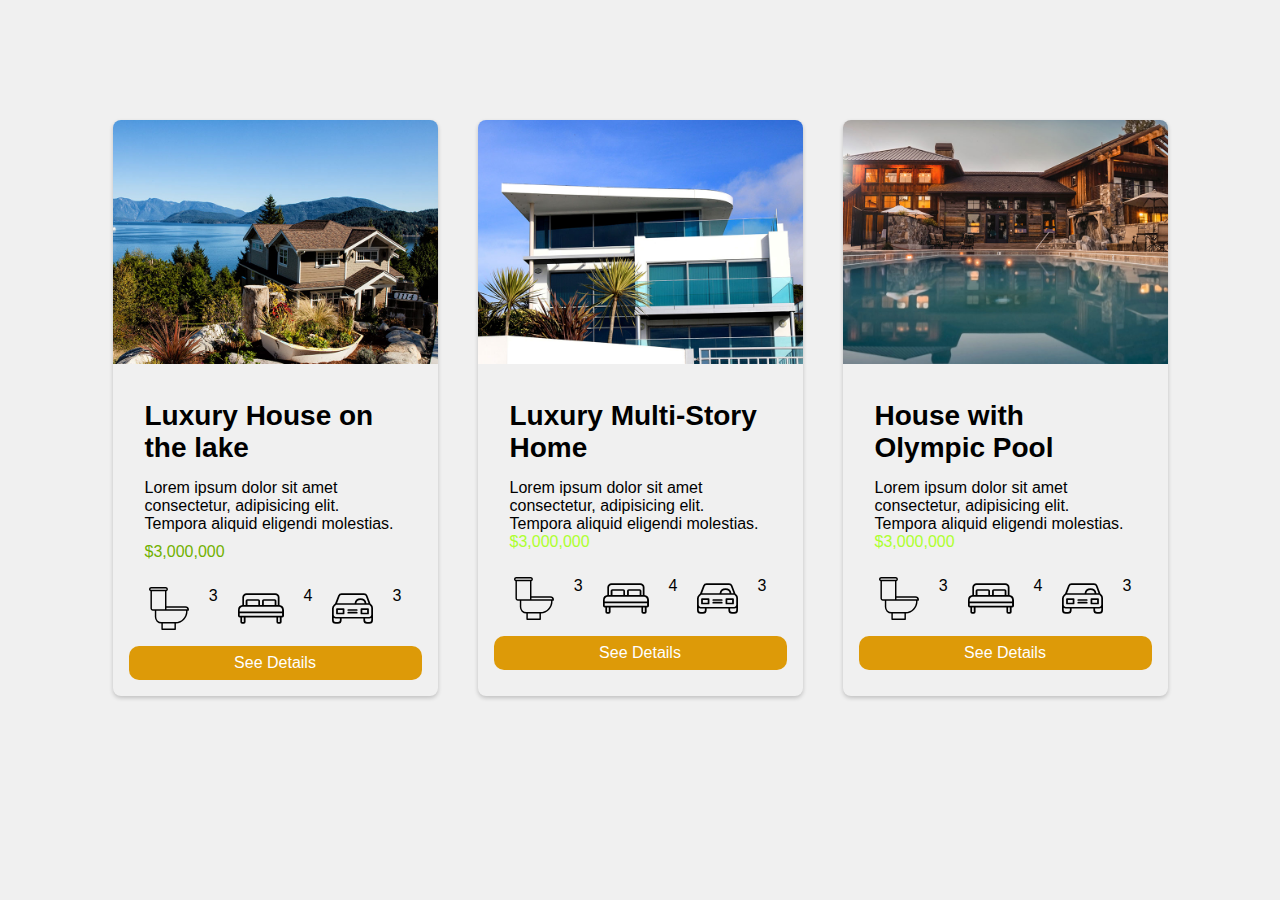
==== about.html @ 8ec667d0 "RealEstate2" ====
<!DOCTYPE html>
<html lang="en">
<head>
    <meta charset="UTF-8">
    <meta name="viewport" content="width=device-width, initial-scale=1.0">
    <link rel="stylesheet" href="mystyle.css">
    <title>About Us</title>
</head>

</body>

<div class="card-container">
    <div class="card">
        <img src="./img/announcement1.jpg" alt="announ pic">
        <div class="card-content">
            <div class="card-content">
                <h3>Luxury House on the lake</h3>
                <p>Lorem ipsum dolor sit amet consectetur, adipisicing elit. Tempora aliquid eligendi molestias.</p>
                <p class="card-cost">$3,000,000</p>
            </div>
            <div class="icons">
                <img src="./img/icon_wc.svg" alt="wash closet">
                <p>3</p>
                <img src="./img/icon_room.svg" alt="bedrooms">
                <p>4</p>
                <img src="./img/icon_parking.svg" alt="available parking">
                <p>3</p>
            </div>
            <div>	
                <a href="" class="btn">See Details</a>
            </div>
        </div>
    </div>
    <div class="card">
        <img src="./img/announcement2.jpg" alt="announ pic">
        <div class="card-content">
            <div class="card-content">
                <h3>Luxury Multi-Story Home</h3>
                <p>Lorem ipsum dolor sit amet consectetur, adipisicing elit. Tempora aliquid eligendi molestias.</p>
                <p style="color: greenyellow;">$3,000,000</p>
            </div>
            <div class="icons">
                <img src="./img/icon_wc.svg" alt="wash closet">
                <p>3</p>
                <img src="./img/icon_room.svg" alt="bedrooms">
                <p>4</p>
                <img src="./img/icon_parking.svg" alt="available parking">
                <p>3</p>
            </div>
            <div>	
                <a href="" class="btn">See Details</a>
            </div>
        </div>
    </div>
    <div class="card">
        <img src="./img/announcement3.jpg" alt="announ pic">
        <div class="card-content">
            <div class="card-content">
                <h3>House with Olympic Pool</h3>
                <p>Lorem ipsum dolor sit amet consectetur, adipisicing elit. Tempora aliquid eligendi molestias.</p>
                <p style="color: greenyellow;">$3,000,000</p>
            </div>
            <div class="icons">
                <img src="./img/icon_wc.svg" alt="wash closet">
                <p>3</p>
                <img src="./img/icon_room.svg" alt="bedrooms">
                <p>4</p>
                <img src="./img/icon_parking.svg" alt="available parking">
                <p>3</p>
            </div>
            <div>	
                <a href="" class="btn">See Details</a>
            </div>
        </div>
    </div>
</div>
---- mystyle.css ----
*{
    margin:0;
    padding:0;
    margin: 0px;
    padding: 0px;
    box-sizing: border-box;
    font-family: sans-serif;
}
body{
    font-family: arial;
    background-color: #f0f0f0;
}
.card-container{
    display: flex;
    justify-content: center;
    flex-wrap: wrap;
    margin-top: 100px;

}
.card{
    width: 325px;
    background-color: #f0f0f0;
    border-radius: 8px;
    overflow: hidden;
    box-shadow: 0px 2px 4px rgba(0, 0, 0, 0.2);
    margin: 20px;
}
.card img{
    width: 100%;
    height: auto;
}
.card-content{
    padding: 16px;
}
.card-content h3{
    font-size: 28px;
    margin-bottom: 15px;
}
.card-content .btn{
    display: block;
    padding: 8px 16px;
    background-color: rgb(221, 154, 8);
    text-decoration: none;
    text-align: center;
    border-radius: 10px;
    margin-top: 16px;
    margin-left: 0px;
    color: #fff;
}
.icons{
    display: flex;
    justify-content:space-around;
    gap: 20px;
    padding: 0 20px;
    margin-top: 10px;
}
.card-cost {
    color: #70b100;
    margin-top: 10px;
}
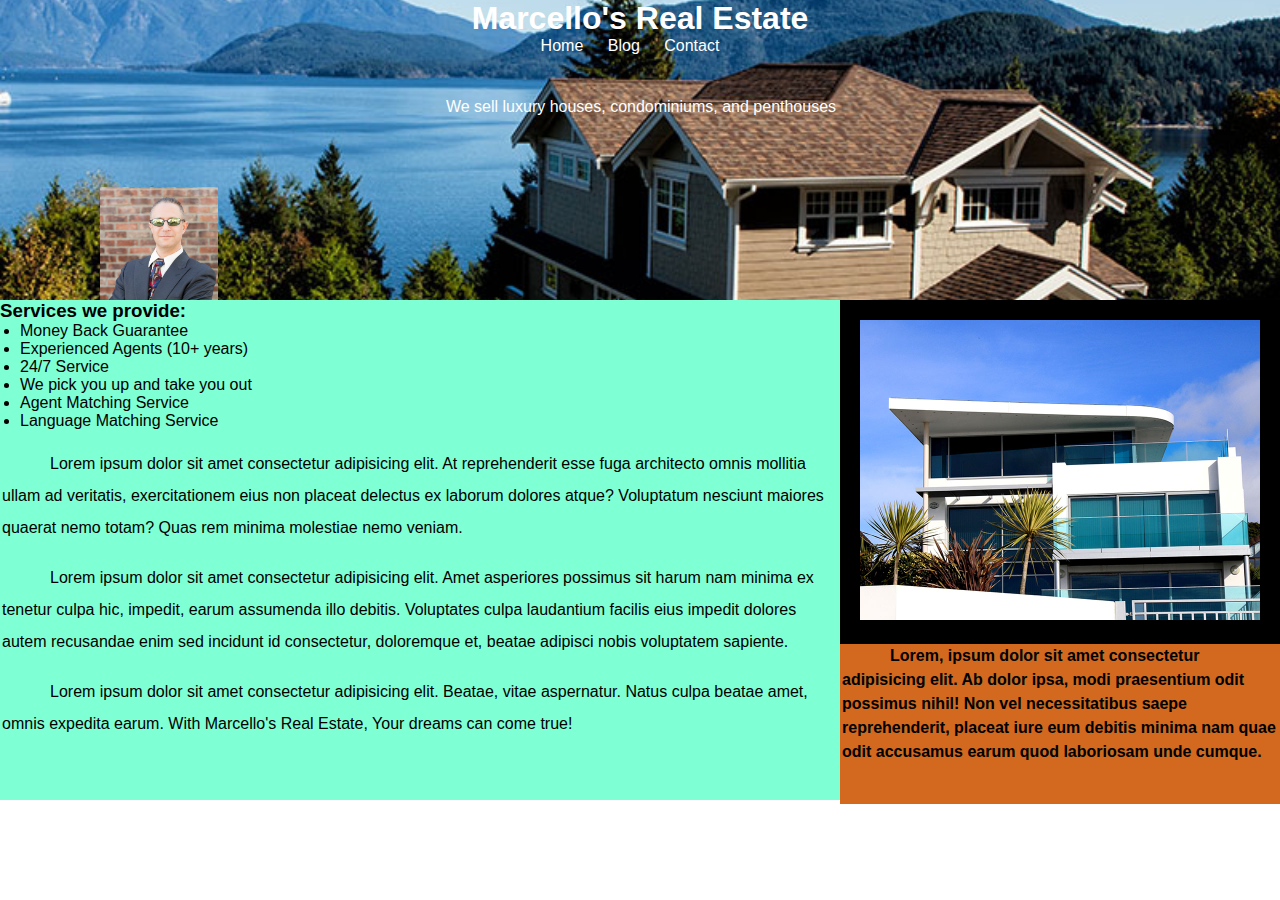
==== commit fe101476: "RealEstate_Final" ====
--- a/about.html
+++ b/about.html
@@ -1,3 +1,4 @@
+
 <!DOCTYPE html>
 <html lang="en">
 <head>
@@ -7,75 +8,57 @@
     <title>About Us</title>
 </head>
 
-</body>
 
-<div class="card-container">
-    <div class="card">
-        <img src="./img/announcement1.jpg" alt="announ pic">
-        <div class="card-content">
-            <div class="card-content">
-                <h3>Luxury House on the lake</h3>
-                <p>Lorem ipsum dolor sit amet consectetur, adipisicing elit. Tempora aliquid eligendi molestias.</p>
-                <p class="card-cost">$3,000,000</p>
+<body>
+    <header class="about-init">
+        <h1>Marcello's Real Estate</h1>
+        <nav>
+            <a href="index.html">Home</a>
+            <a href="blog.html">Blog</a>
+            <a href="contact.html">Contact</a>
+        </nav><br><br>
+        <p>We sell luxury houses, condominiums, and penthouses</p>
+        
+        <div class="flex-container header-flex">
+            <div class="pro-pic">
+                <img src="./img/Pro pic 2_sunglasses.jpg" alt="pro pic">
             </div>
-            <div class="icons">
-                <img src="./img/icon_wc.svg" alt="wash closet">
-                <p>3</p>
-                <img src="./img/icon_room.svg" alt="bedrooms">
-                <p>4</p>
-                <img src="./img/icon_parking.svg" alt="available parking">
-                <p>3</p>
+            <div>
+                <h1>We make dreams come true!</h1>
             </div>
-            <div>	
-                <a href="" class="btn">See Details</a>
+        </div>   
+    </header>
+
+    <div class="main-flex container">
+        <main class="main-layout">
+            <div>
+                <h3 style="color: black;" >Services we provide:</h3>
+            <ul class="list">
+                <li>Money Back Guarantee</li>
+                <li>Experienced Agents (10+ years)</li>
+                <li>24/7 Service</li>
+                <li>We pick you up and take you out</li>
+                <li>Agent Matching Service</li>
+                <li>Language Matching Service</li>
+            </ul>
+            </div><br>
+            <div>
+                <p class="indent">Lorem ipsum dolor sit amet consectetur adipisicing elit. At reprehenderit esse fuga architecto omnis mollitia ullam ad veritatis, exercitationem eius non placeat delectus ex laborum dolores atque? Voluptatum nesciunt maiores quaerat nemo totam? Quas rem minima molestiae nemo veniam.</p><br>
+                <p class="indent">Lorem ipsum dolor sit amet consectetur adipisicing elit. Amet asperiores possimus sit harum nam minima ex tenetur culpa hic, impedit, earum assumenda illo debitis. Voluptates culpa laudantium facilis eius impedit dolores autem recusandae enim sed incidunt id consectetur, doloremque et, beatae adipisci nobis voluptatem sapiente.</p><br>
+                <p class="indent">Lorem ipsum dolor sit amet consectetur adipisicing elit. Beatae, vitae aspernatur. Natus culpa beatae amet, omnis expedita earum. With Marcello's Real Estate, Your dreams can come true!</p>
+            </div>
+            
+        </main>
+
+        <div>
+            <div class="flex-main">
+                <div class="flex-main main-pic">
+                    <img src="./img/announcement2.jpg" alt="main picture">
+                </div>
+            </div>
+            <div class="main-left-bottom">
+                <h4 class="indent">Lorem, ipsum dolor sit amet consectetur adipisicing elit. Ab dolor ipsa, modi praesentium odit possimus nihil! Non vel necessitatibus saepe reprehenderit, placeat iure eum debitis minima nam quae odit accusamus earum quod laboriosam unde cumque.</h4>
             </div>
         </div>
     </div>
-    <div class="card">
-        <img src="./img/announcement2.jpg" alt="announ pic">
-        <div class="card-content">
-            <div class="card-content">
-                <h3>Luxury Multi-Story Home</h3>
-                <p>Lorem ipsum dolor sit amet consectetur, adipisicing elit. Tempora aliquid eligendi molestias.</p>
-                <p style="color: greenyellow;">$3,000,000</p>
-            </div>
-            <div class="icons">
-                <img src="./img/icon_wc.svg" alt="wash closet">
-                <p>3</p>
-                <img src="./img/icon_room.svg" alt="bedrooms">
-                <p>4</p>
-                <img src="./img/icon_parking.svg" alt="available parking">
-                <p>3</p>
-            </div>
-            <div>	
-                <a href="" class="btn">See Details</a>
-            </div>
-        </div>
-    </div>
-    <div class="card">
-        <img src="./img/announcement3.jpg" alt="announ pic">
-        <div class="card-content">
-            <div class="card-content">
-                <h3>House with Olympic Pool</h3>
-                <p>Lorem ipsum dolor sit amet consectetur, adipisicing elit. Tempora aliquid eligendi molestias.</p>
-                <p style="color: greenyellow;">$3,000,000</p>
-            </div>
-            <div class="icons">
-                <img src="./img/icon_wc.svg" alt="wash closet">
-                <p>3</p>
-                <img src="./img/icon_room.svg" alt="bedrooms">
-                <p>4</p>
-                <img src="./img/icon_parking.svg" alt="available parking">
-                <p>3</p>
-            </div>
-            <div>	
-                <a href="" class="btn">See Details</a>
-            </div>
-        </div>
-    </div>
-</div>
-
-
-
-
-
+</body>--- a/mystyle.css
+++ b/mystyle.css
@@ -1,60 +1,101 @@
 *{
     margin:0;
     padding:0;
-    margin: 0px;
-    padding: 0px;
-    box-sizing: border-box;
-    font-family: sans-serif;
+    zoom: 100%;
 }
 body{
     font-family: arial;
-    background-color: #f0f0f0;
 }
-.card-container{
+p{
+    line-height: 2;
+    margin-left: 2px;
+}
+.indent{
+    text-indent: 3rem;
+}
+h4{
+    line-height: 1.5;
+    margin-left: 2px;
+}
+img{
+    max-width: 100%;
+}
+a{
+    text-decoration: none;
+    color: white;
+    margin-right: 20px;
+}
+h1{
+    color: white;
+}
+/*header*/
+.site-init{
+    background-image: url(./img/header.jpg);
+    background-size: cover;
+    height: 300px;
+    text-align: center;
+    color:white;
+}
+.about-init{
+    background-image: url(./img/announcement1.jpg);
+    background-size: cover;
+    background-position: center;
+    height: 300px;
+    text-align: center;
+    color:white;
+}
+/*main*/
+main{
+    margin-right: 5px;
+    margin-left: 20px;
+    margin-top: 20px;
+}
+.pro-pic{
+margin-top: 5%;
+margin-right: 83%;
+margin-left: 100px;
+}
+.main-layout{
+    background-color: aquamarine;
+    height: 500px;
+    width: 300%;
+    margin: 0px;
+}
+.list{
+    margin-left: 20px;
+    color: black;
+}
+.main-left-bottom{
+    background-color:chocolate;
+    height: 32%;
+}
+.main-pic{
+    display: block;
+    width: 400px;
+    background-color: black;
+    padding:20px;
+}
+.flex-container{
     display: flex;
-    justify-content: center;
-    flex-wrap: wrap;
-    margin-top: 100px;
-
-}
-.card{
-    width: 325px;
-    background-color: #f0f0f0;
-    border-radius: 8px;
-    overflow: hidden;
-    box-shadow: 0px 2px 4px rgba(0, 0, 0, 0.2);
-    margin: 20px;
-}
-.card img{
-    width: 100%;
+    flex-direction: column;
+    justify-content: space-between;
+    align-items: flex-start;
     height: auto;
 }
-.card-content{
-    padding: 16px;
+.header-flex{
+    display: flex;
+    justify-content: space-around;
+    align-items: center;
+    height: 100px;
+    font-weight: bold;
 }
-.card-content h3{
-    font-size: 28px;
-    margin-bottom: 15px;
+.container{
+    width:100%;
+    margin-left:auto;
+    margin-right: auto;
 }
-.card-content .btn{
-    display: block;
-    padding: 8px 16px;
-    background-color: rgb(221, 154, 8);
-    text-decoration: none;
-    text-align: center;
-    border-radius: 10px;
-    margin-top: 16px;
-    margin-left: 0px;
-    color: #fff;
-}
-.icons{
+.main-flex{
     display: flex;
-    justify-content:space-around;
-    gap: 20px;
-    padding: 0 20px;
-    margin-top: 10px;
-}
-.card-cost {
-    color: #70b100;
-    margin-top: 10px;
+    flex-direction: row;
+    justify-content:center;
 }